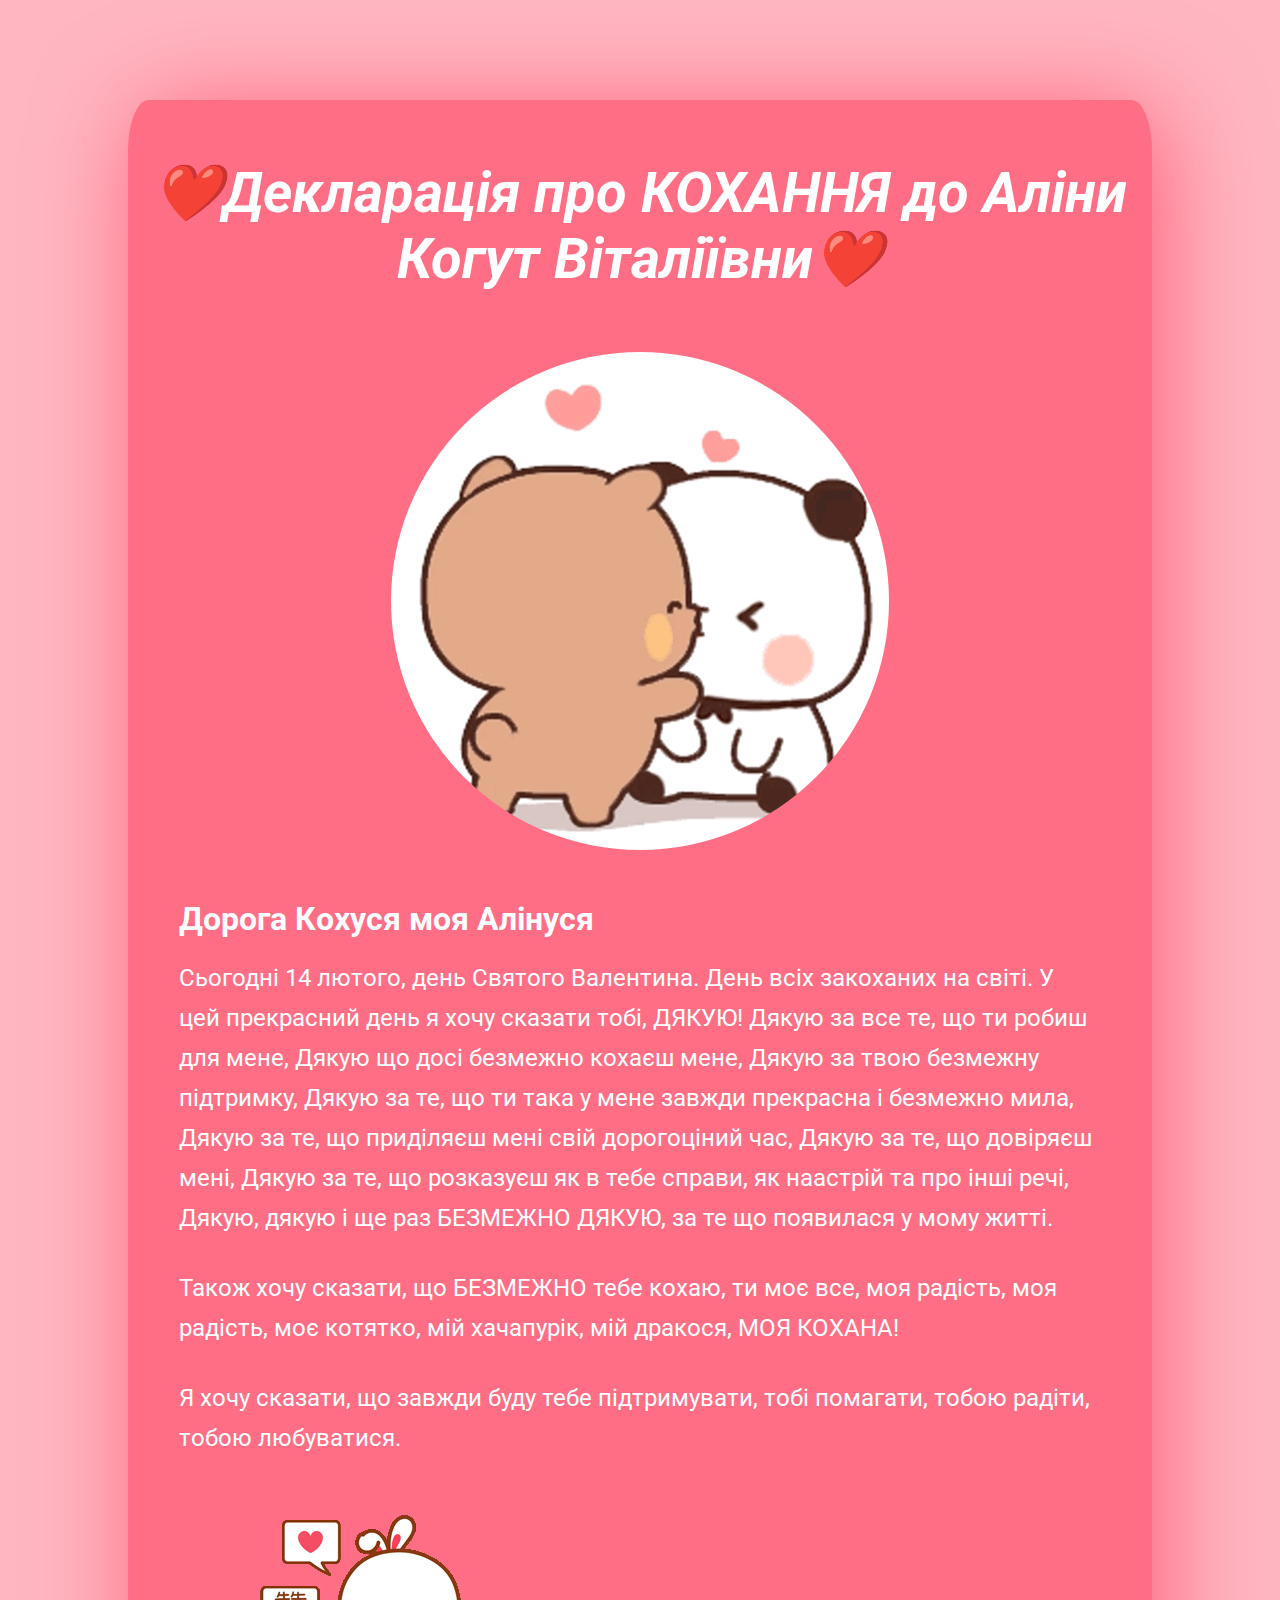
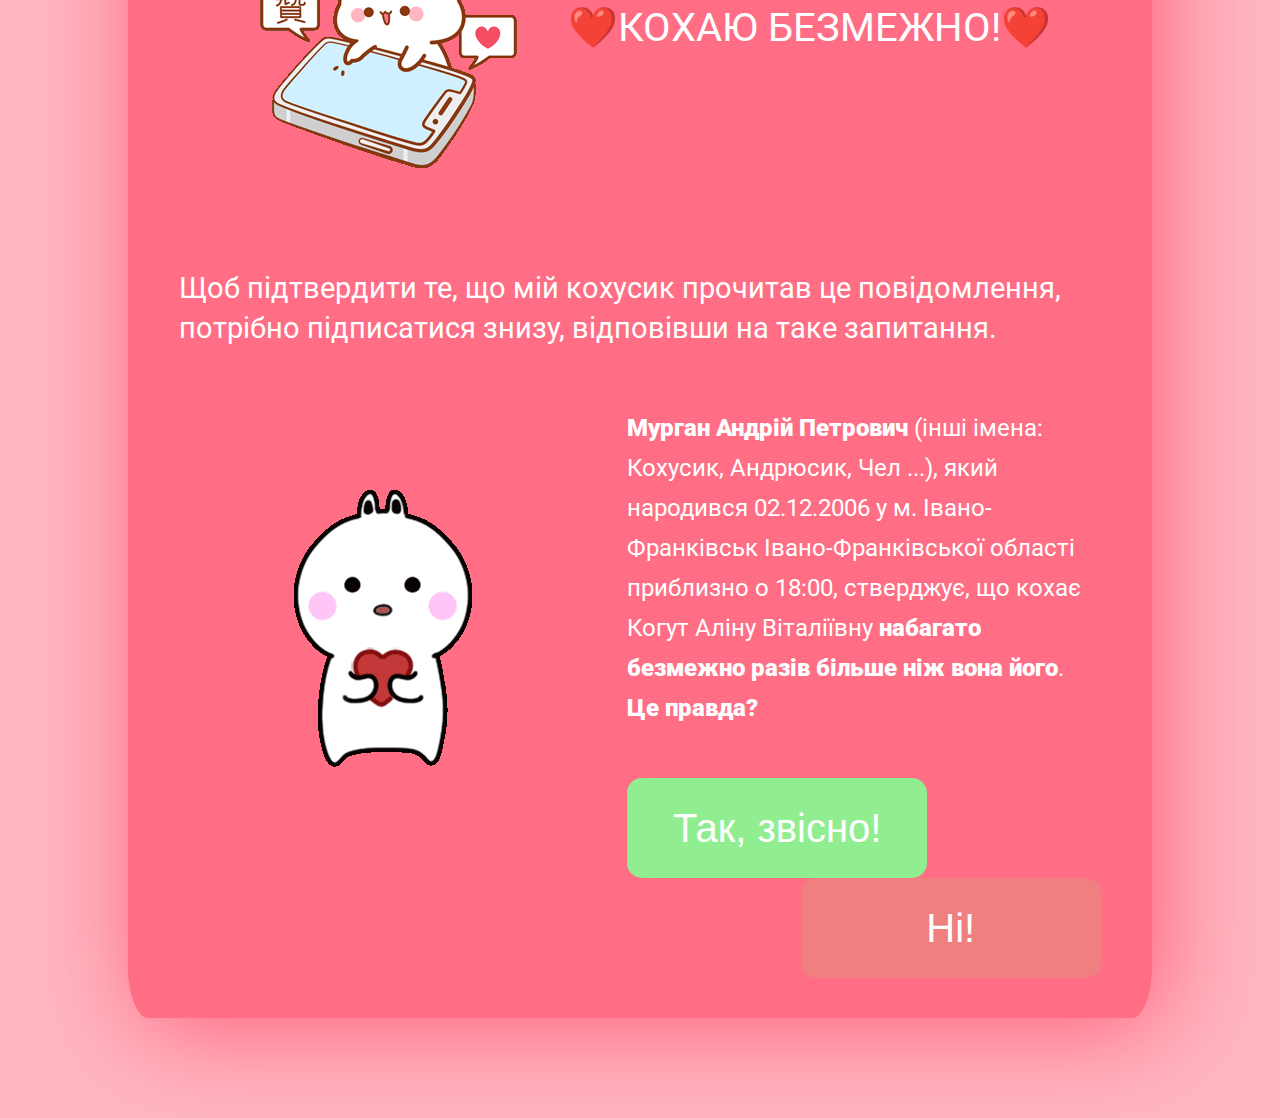
==== index.html @ eb6f3214 "Project initialisation" ====
<!DOCTYPE html>
<html lang="en">
  <head>
    <meta charset="UTF-8" />
    <meta name="viewport" content="width=device-width, initial-scale=1.0" />
    <link rel="stylesheet" href="./style.css" />
    <link rel="preconnect" href="https://fonts.googleapis.com" />
    <link rel="preconnect" href="https://fonts.gstatic.com" crossorigin />
    <link
      href="https://fonts.googleapis.com/css2?family=Roboto:ital,wght@0,100..900;1,100..900&display=swap"
      rel="stylesheet"
    />
    <title>Avoid button!</title>
  </head>
  <body>
    <div class="contentContainer">
      <h1 class="title">
        ❤️Декларація про КОХАННЯ до Аліни Когут Віталіївни❤️
      </h1>
      <div class="imageContainer">
        <img
          class="kissImage"
          src="./images/bear-kiss-bear-kisses.gif"
          alt=""
        />
      </div>
      <div class="mainContentContainer">
        <h2 class="receiverName">Дорога Кохуся моя Алінуся</h2>
        <p class="content">
          Сьогодні 14 лютого, день Святого Валентина. День всіх закоханих на
          світі. У цей прекрасний день я хочу сказати тобі, ДЯКУЮ! Дякую за все
          те, що ти робиш для мене, Дякую що досі безмежно кохаєш мене, Дякую за
          твою безмежну підтримку, Дякую за те, що ти така у мене завжди
          прекрасна і безмежно мила, Дякую за те, що приділяєш мені свій
          дорогоціний час, Дякую за те, що довіряєш мені, Дякую за те, що
          розказуєш як в тебе справи, як наастрій та про інші речі, Дякую, дякую
          і ще раз БЕЗМЕЖНО ДЯКУЮ, за те що появилася у мому житті.
        </p>
        <p class="content">
          Також хочу сказати, що БЕЗМЕЖНО тебе кохаю, ти моє все, моя радість,
          моя радість, моє котятко, мій хачапурік, мій дракося, МОЯ КОХАНА!
        </p>
        <p class="content">
          Я хочу сказати, що завжди буду тебе підтримувати, тобі помагати, тобою
          радіти, тобою любуватися.
        </p>

        <div class="highLightTextContainer content">
          <img src="./images/tuji-text.gif" alt="" />
          <div class="highLightText">❤️КОХАЮ БЕЗМЕЖНО!❤️</div>
        </div>

        <div class="confirmationBlock">
          <h4 class="confirmationTitle content">
            Щоб підтвердити те, що мій кохусик прочитав це повідомлення,
            потрібно підписатися знизу, відповівши на таке запитання.
          </h4>
          <div class="confirm-main">
            <img
              class="confirmBlockImage"
              src="./images/cute-rabbit.gif"
              alt=""
            />
            <h2 class="confirmMessage content">
              <span class="boldText">Мурган Андрій Петрович</span> (інші імена:
              Кохусик, Андрюсик, Чел ...), який народився 02.12.2006 у м.
              Івано-Франківськ Івано-Франківської області приблизно о 18:00,
              стверджує, що кохає Когут Аліну Віталіївну
              <span class="boldText"
                >набагато безмежно разів більше ніж вона його</span
              >. <span class="boldText">Це правда?</span>
            </h2>

            <form class="confirmForm" action="/">
              <input class="form-btn yes" type="submit" value="Так, звісно!" />
              <input class="form-btn no" type="submit" value="Ні!" />
            </form>
          </div>
        </div>
      </div>
    </div>

    <script src="./script.js"></script>
  </body>
</html>
---- style.css ----
* {
  margin: 0;
  padding: 0;
  box-sizing: border-box;
}
html {
  scroll-behavior: smooth;
}
html::-webkit-scrollbar {
  background-color: lightpink;
}
html::-webkit-scrollbar-thumb {
  background-color: red;
  border-radius: 15px;
}

body {
  font-family: "Roboto", serif;
  background-color: lightpink;
}

.contentContainer {
  width: 80%;
  margin: 100px auto;
  padding: 60px 0;
  background-color: rgb(255, 110, 132);
  color: white;
  border-radius: 2%;
  box-shadow: 10px 10px 100px rgb(255, 94, 121);
}

.title {
  text-align: center;
  font-style: italic;
  font-size: 3.5rem;
  margin-bottom: 60px;
}

.imageContainer {
  display: flex;
  justify-content: center;
  margin-bottom: 50px;
}
.kissImage {
  object-fit: contain;
  border-radius: 50%;
}

.mainContentContainer {
  width: 90%;
  margin: 0 auto;
}

.receiverName {
  font-size: 2rem;
  margin-bottom: 20px;
}

.content {
  margin-bottom: 30px;
  font-size: 1.5rem;
  line-height: 40px;
}

.highLightTextContainer {
  display: flex;
  justify-content: space-evenly;
}
.highLightText {
  animation: tilt-shaking 0.25s infinite;
  width: fit-content;
  font-size: 2.5rem;
  display: flex;
  justify-content: center;
  align-items: center;
  text-align: center;
}

@keyframes tilt-shaking {
  0% {
    transform: rotate(0deg);
  }
  25% {
    transform: rotate(5deg);
  }
  50% {
    transform: rotate(0eg);
  }
  75% {
    transform: rotate(-5deg);
  }
  100% {
    transform: rotate(0deg);
  }
}

.confirmationTitle {
  margin-top: 100px;
  font-size: 1.8rem;
  font-weight: 400;
  margin-bottom: 60px;
}
.confirmMessage {
  font-weight: 400;
  margin-bottom: 20px;
}
.confirmBlockImage {
  object-fit: contain;
  float: left;
  margin-right: 40px;
}
.boldText {
  font-weight: 900;
}
.confirmationBlock {
  margin-bottom: 80px;
}
.confirmForm {
  margin-top: 50px;
}
.form-btn {
  height: 100px;
  width: 300px;
  font-size: 2.5rem;
  outline: none;
  border: none;
  color: white;
  border-radius: 15px;
  cursor: pointer;
  transition: all 0.3s ease-in-out;
}

.yes {
  background-color: lightgreen;
}

.no {
  float: right;
  position: relative;
  background-color: lightcoral;
}

.yes:hover {
  background-color: green;
}
.no:hover {
  background-color: red;
}
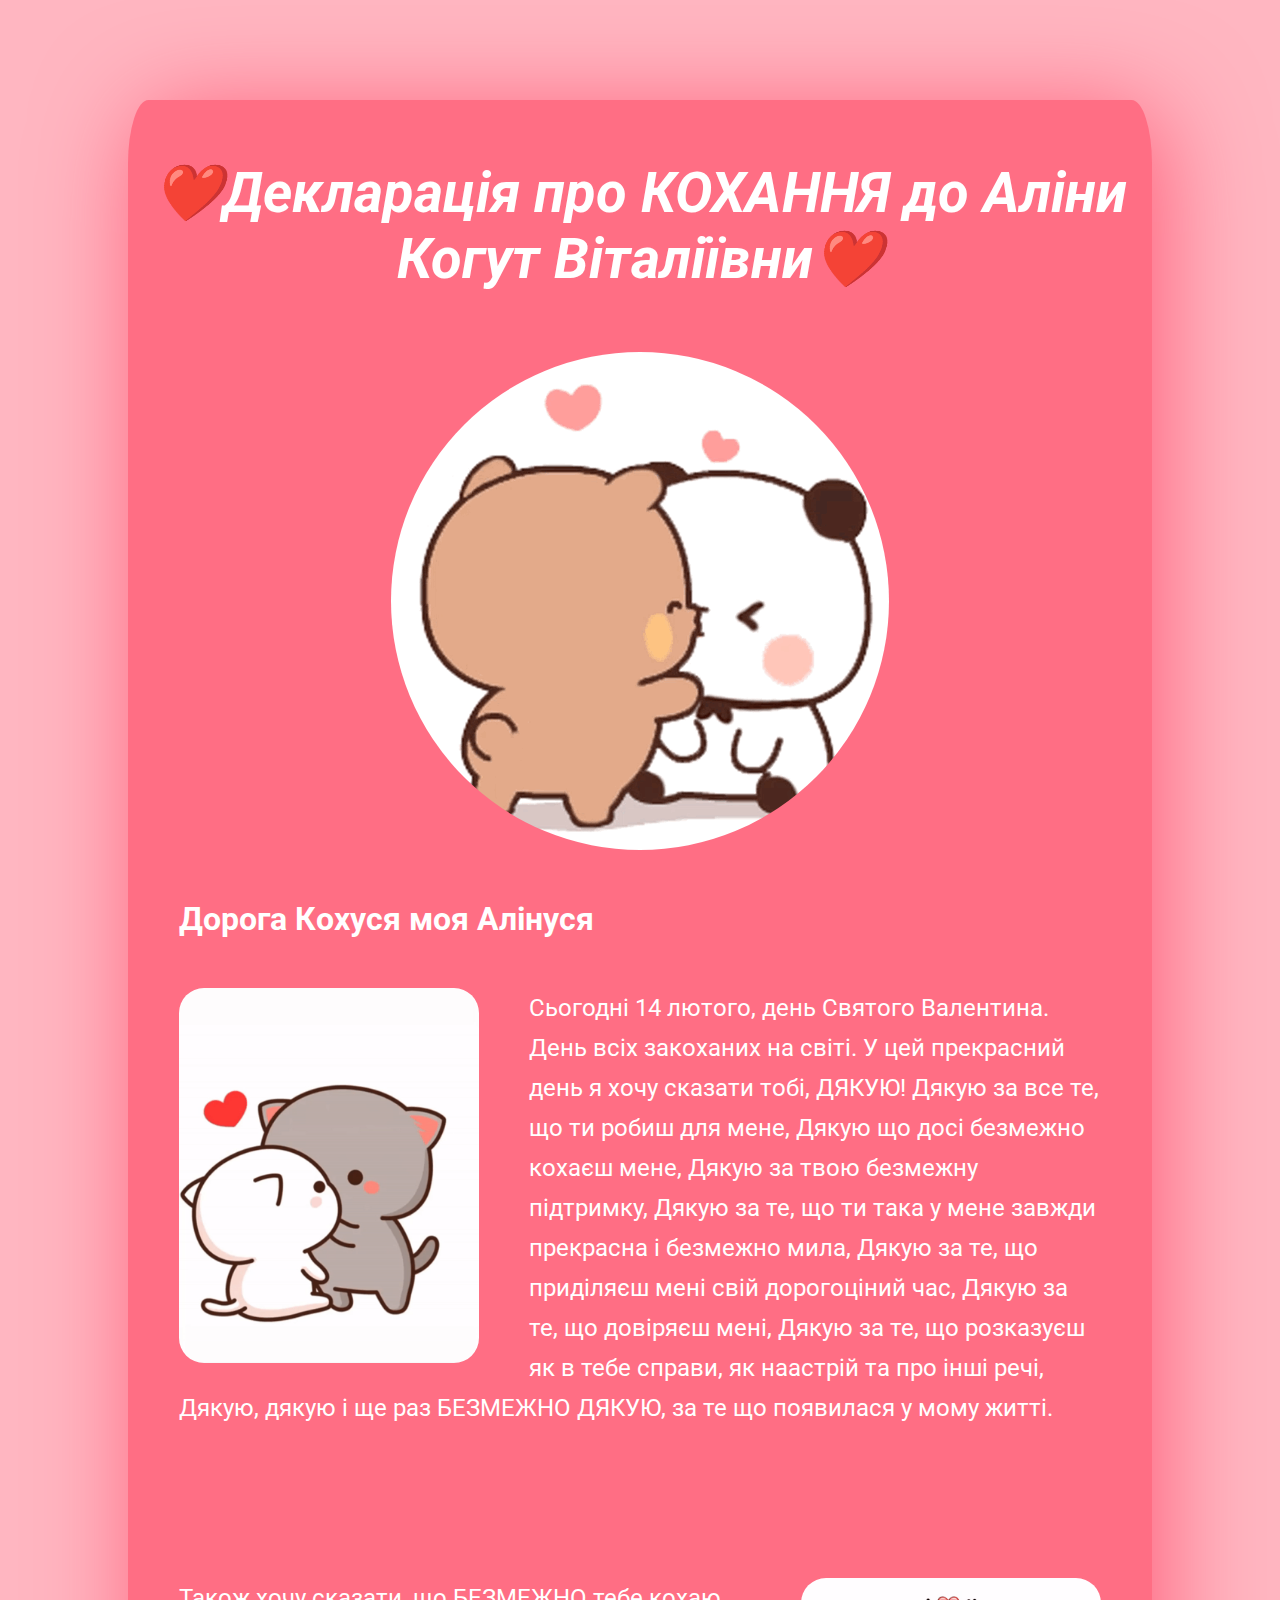
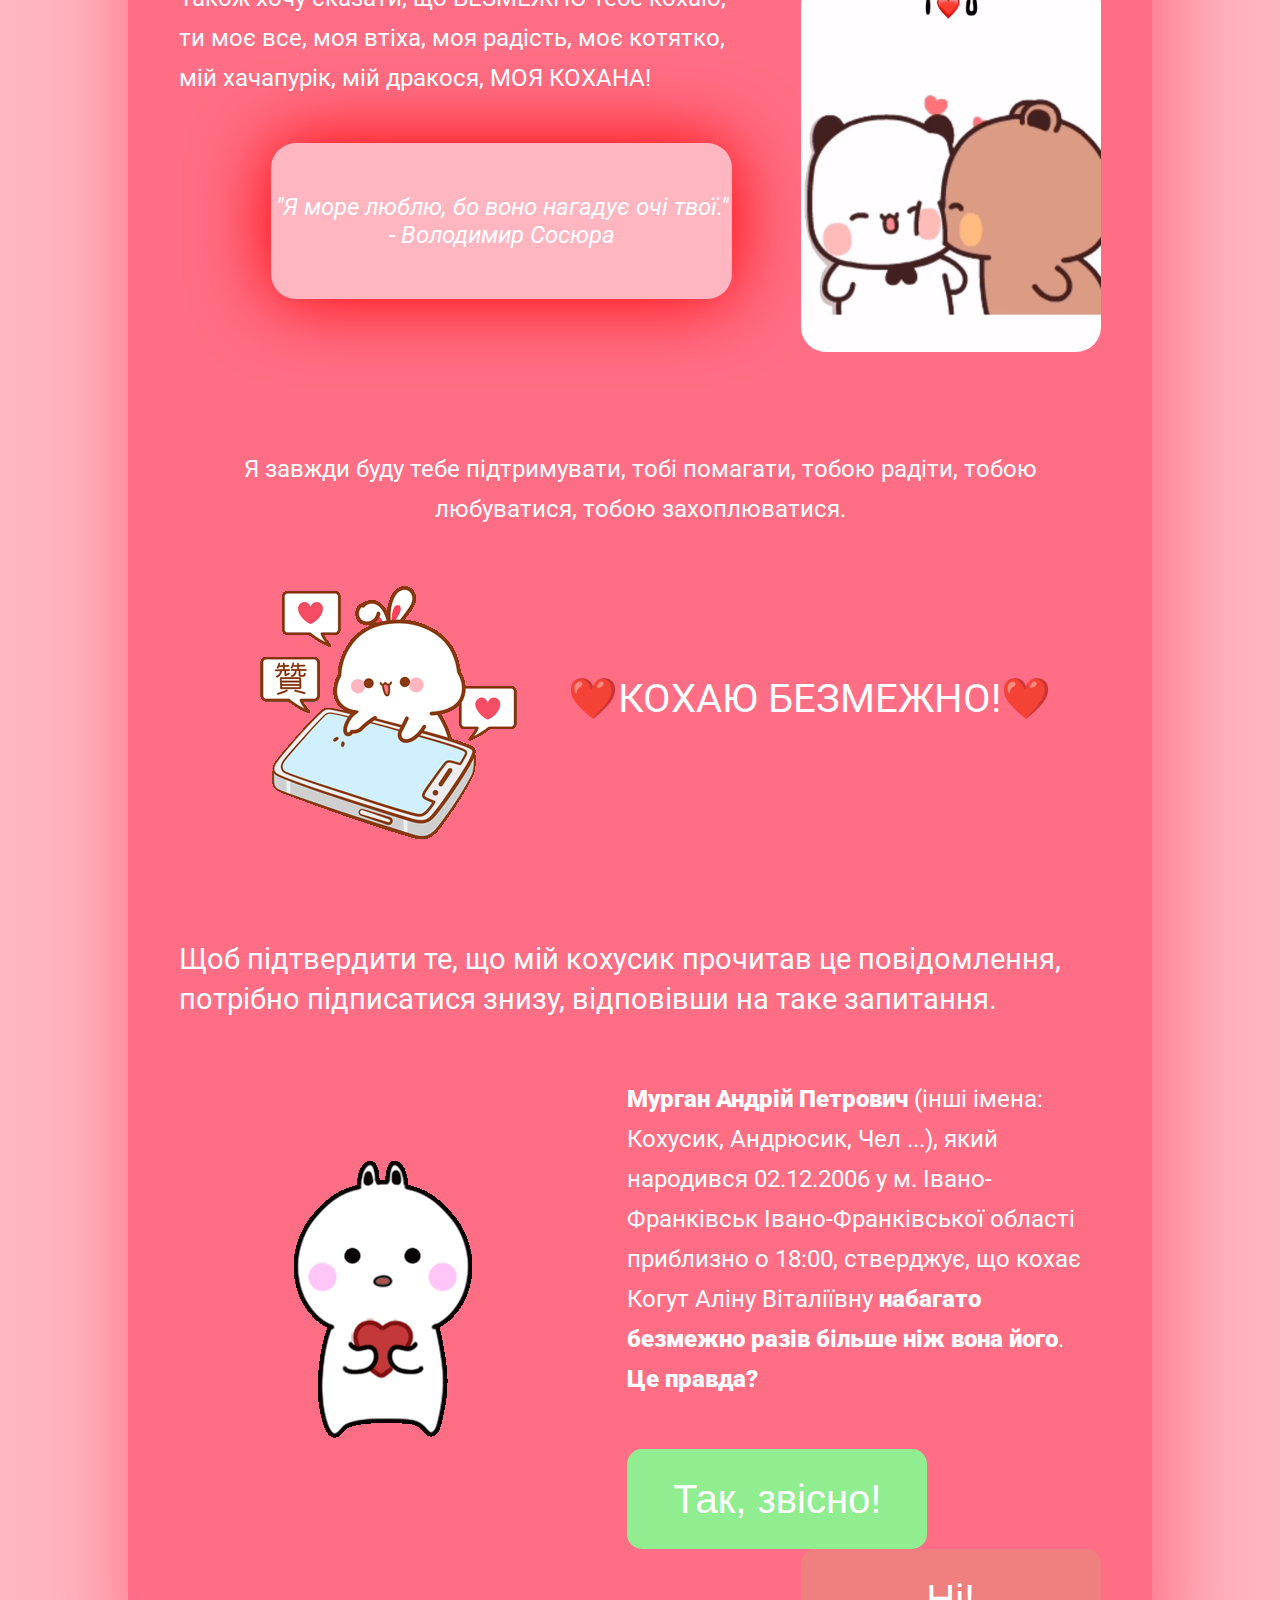
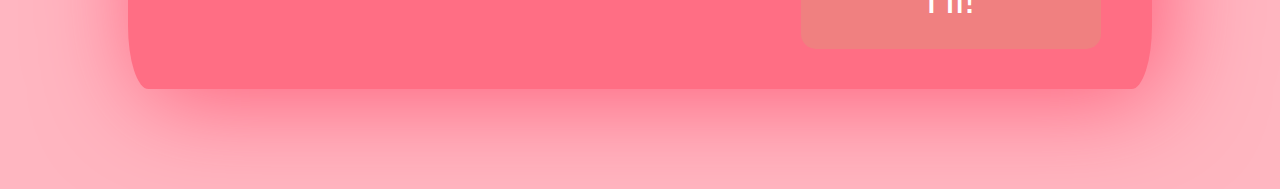
==== commit 1b51780b: "Style Changes" ====
--- a/index.html
+++ b/index.html
@@ -10,7 +10,7 @@
       href="https://fonts.googleapis.com/css2?family=Roboto:ital,wght@0,100..900;1,100..900&display=swap"
       rel="stylesheet"
     />
-    <title>Avoid button!</title>
+    <title>Для Кохусі Алінусі!</title>
   </head>
   <body>
     <div class="contentContainer">
@@ -26,24 +26,37 @@
       </div>
       <div class="mainContentContainer">
         <h2 class="receiverName">Дорога Кохуся моя Алінуся</h2>
-        <p class="content">
-          Сьогодні 14 лютого, день Святого Валентина. День всіх закоханих на
-          світі. У цей прекрасний день я хочу сказати тобі, ДЯКУЮ! Дякую за все
-          те, що ти робиш для мене, Дякую що досі безмежно кохаєш мене, Дякую за
-          твою безмежну підтримку, Дякую за те, що ти така у мене завжди
-          прекрасна і безмежно мила, Дякую за те, що приділяєш мені свій
-          дорогоціний час, Дякую за те, що довіряєш мені, Дякую за те, що
-          розказуєш як в тебе справи, як наастрій та про інші речі, Дякую, дякую
-          і ще раз БЕЗМЕЖНО ДЯКУЮ, за те що появилася у мому житті.
-        </p>
-        <p class="content">
-          Також хочу сказати, що БЕЗМЕЖНО тебе кохаю, ти моє все, моя радість,
-          моя радість, моє котятко, мій хачапурік, мій дракося, МОЯ КОХАНА!
-        </p>
-        <p class="content">
-          Я хочу сказати, що завжди буду тебе підтримувати, тобі помагати, тобою
-          радіти, тобою любуватися.
-        </p>
+        <div class="firstContent">
+          <img src="./images/te-amo-alexia.gif" alt="" />
+          <p class="content">
+            Сьогодні 14 лютого, день Святого Валентина. День всіх закоханих на
+            світі. У цей прекрасний день я хочу сказати тобі,
+            <span class="hoverTextPart">ДЯКУЮ!</span> Дякую за все те, що ти
+            робиш для мене, Дякую що досі безмежно кохаєш мене, Дякую за твою
+            безмежну підтримку, Дякую за те, що ти така у мене завжди прекрасна
+            і безмежно мила, Дякую за те, що приділяєш мені свій дорогоціний
+            час, Дякую за те, що довіряєш мені, Дякую за те, що розказуєш як в
+            тебе справи, як наастрій та про інші речі, Дякую, дякую і ще раз
+            БЕЗМЕЖНО ДЯКУЮ, за те що появилася у мому житті.
+          </p>
+        </div>
+        <div class="secondContent">
+          <img src="./images/love-bubu-dudu.gif" alt="" />
+          <p class="content">
+            Також хочу сказати, що БЕЗМЕЖНО тебе кохаю, ти моє все, моя втіха,
+            моя радість, моє котятко, мій хачапурік, мій дракося, МОЯ КОХАНА!
+          </p>
+          <blockquote class="quote" cite="https://maximum.fm/novini_t2">
+            <p>"Я море люблю, бо воно нагадує очі твої."</p>
+            <p>- Володимир Сосюра</p>
+          </blockquote>
+        </div>
+        <div class="thirdContent">
+          <p class="content">
+            Я завжди буду тебе підтримувати, тобі помагати, тобою радіти, тобою
+            любуватися, тобою захоплюватися.
+          </p>
+        </div>
 
         <div class="highLightTextContainer content">
           <img src="./images/tuji-text.gif" alt="" />
--- a/style.css
+++ b/style.css
@@ -60,8 +60,11 @@
   margin-bottom: 30px;
   font-size: 1.5rem;
   line-height: 40px;
+  transition: all 0.3s ease-in-out;
 }
-
+/* .content:hover > .hoverTextPart {
+  color: red;
+} */
 .highLightTextContainer {
   display: flex;
   justify-content: space-evenly;
@@ -142,7 +145,53 @@
 
 .yes:hover {
   background-color: green;
+  box-shadow: 0 0 75px green;
+  scale: 1.25;
 }
 .no:hover {
   background-color: red;
+  box-shadow: 0 0 75px red;
+  scale: 0.5;
 }
+
+/* CONTENT CUSTOMISATION */
+.firstContent {
+  margin-top: 50px;
+}
+.firstContent > img {
+  float: left;
+  width: 300px;
+  border-radius: 25px;
+  margin-right: 50px;
+}
+
+.secondContent {
+  clear: both;
+  margin-top: 150px;
+}
+
+.secondContent > img {
+  width: 300px;
+  border-radius: 25px;
+  float: right;
+  margin-left: 50px;
+}
+
+.quote {
+  width: 50%;
+  font-size: 1.5rem;
+  font-style: italic;
+  text-align: center;
+  background-color: lightpink;
+  padding: 50px 0;
+  margin-left: 10%;
+  border-radius: 25px;
+  box-shadow: 0 0 75px red;
+  margin-top: 45px;
+}
+
+.thirdContent {
+  margin-top: 150px;
+  clear: both;
+  text-align: center;
+}
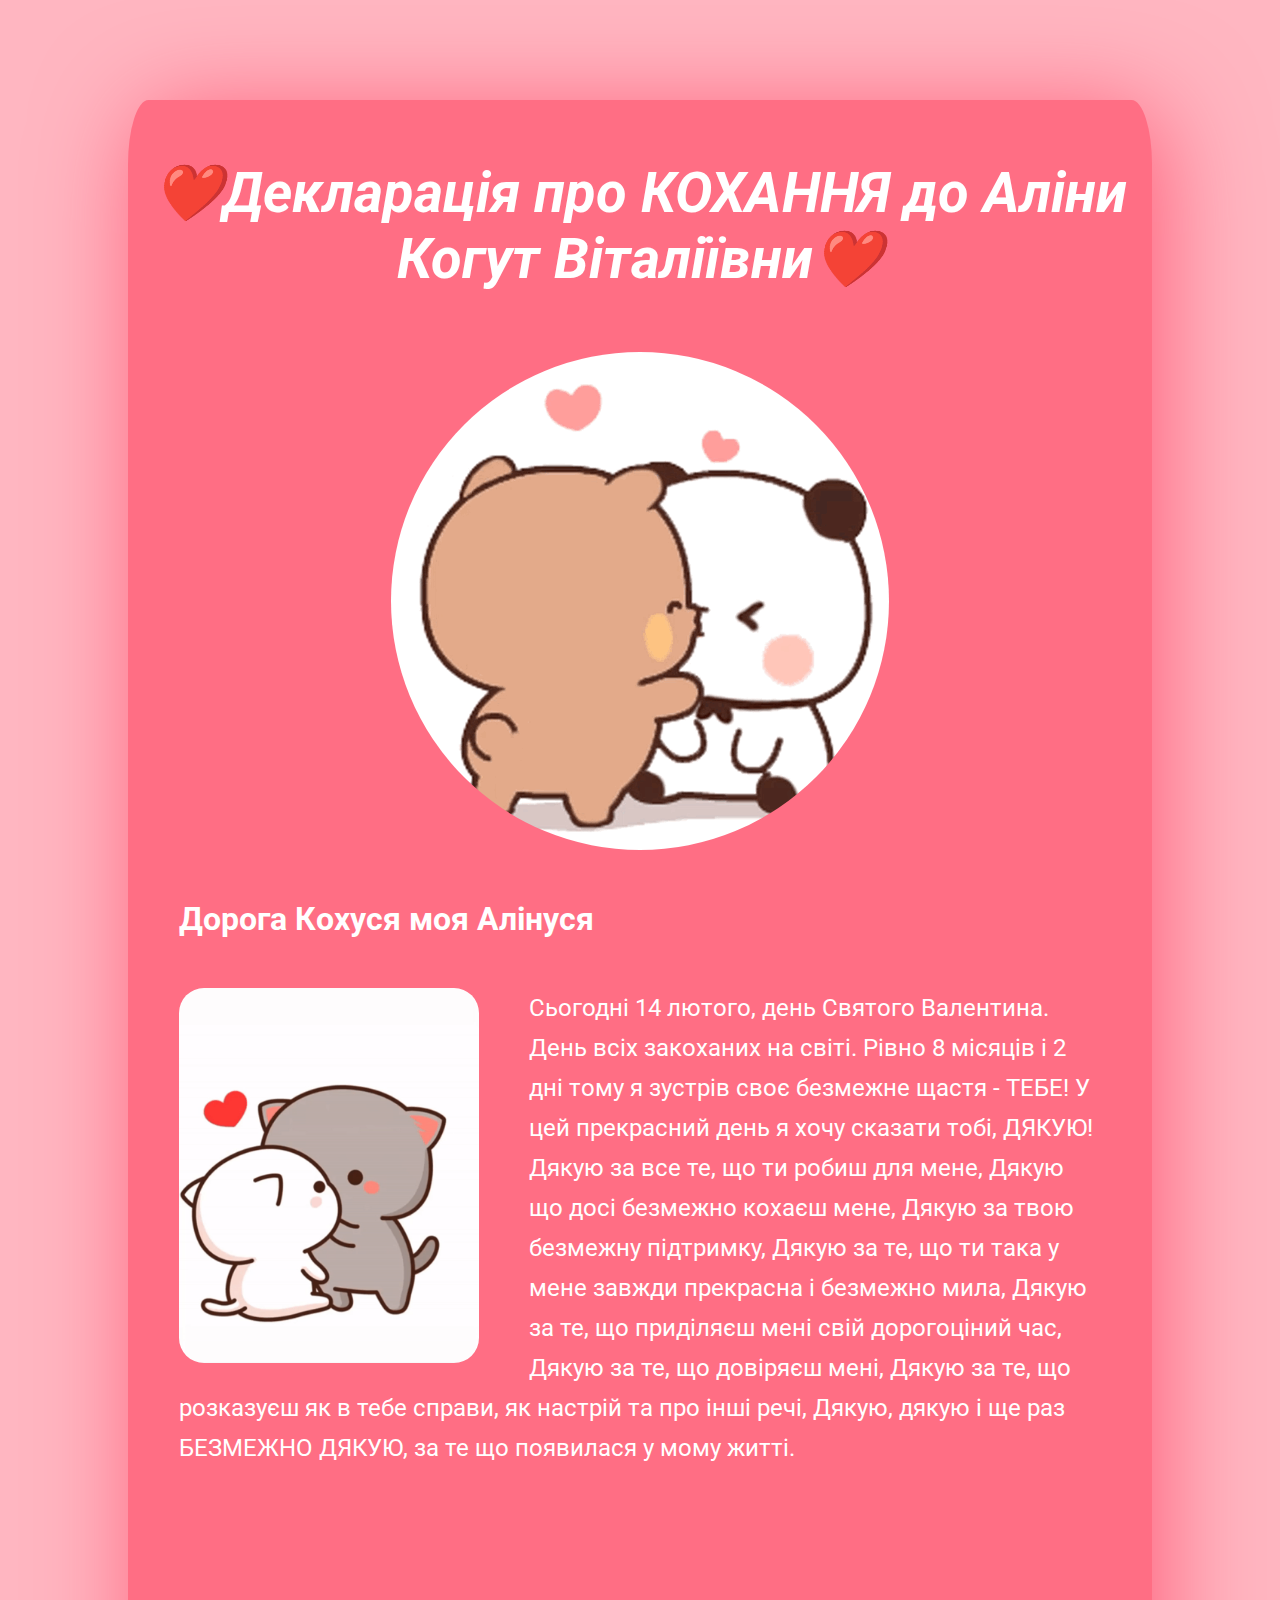
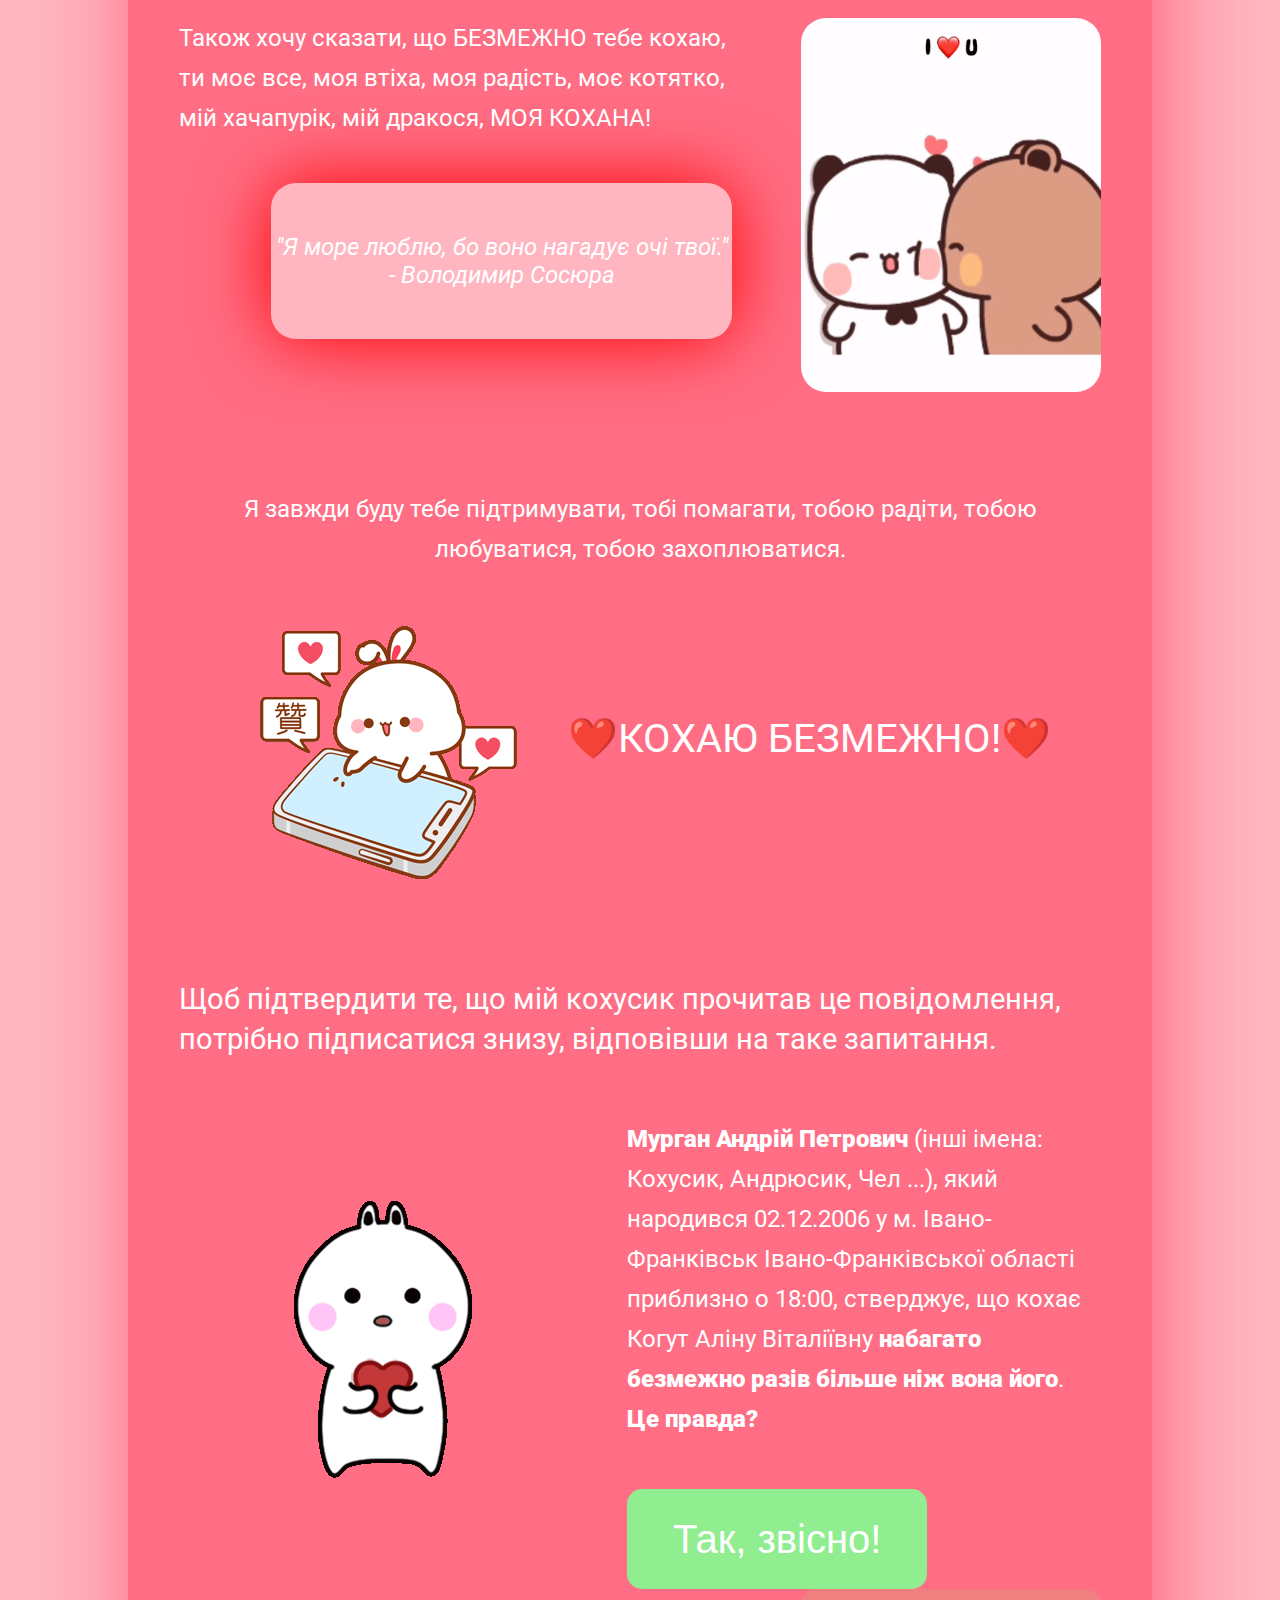
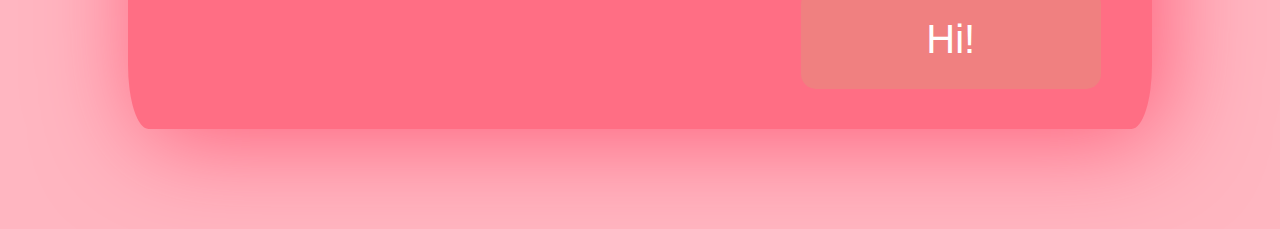
==== commit 4ee2691a: "Jump Btn func" ====
--- a/index.html
+++ b/index.html
@@ -26,17 +26,18 @@
       </div>
       <div class="mainContentContainer">
         <h2 class="receiverName">Дорога Кохуся моя Алінуся</h2>
-        <div class="firstContent">
+        <div id="toScroll" class="firstContent">
           <img src="./images/te-amo-alexia.gif" alt="" />
           <p class="content">
             Сьогодні 14 лютого, день Святого Валентина. День всіх закоханих на
-            світі. У цей прекрасний день я хочу сказати тобі,
+            світі. Рівно 8 місяців і 2 дні тому я зустрів своє безмежне щастя -
+            ТЕБЕ! У цей прекрасний день я хочу сказати тобі,
             <span class="hoverTextPart">ДЯКУЮ!</span> Дякую за все те, що ти
             робиш для мене, Дякую що досі безмежно кохаєш мене, Дякую за твою
             безмежну підтримку, Дякую за те, що ти така у мене завжди прекрасна
             і безмежно мила, Дякую за те, що приділяєш мені свій дорогоціний
             час, Дякую за те, що довіряєш мені, Дякую за те, що розказуєш як в
-            тебе справи, як наастрій та про інші речі, Дякую, дякую і ще раз
+            тебе справи, як настрій та про інші речі, Дякую, дякую і ще раз
             БЕЗМЕЖНО ДЯКУЮ, за те що появилася у мому житті.
           </p>
         </div>
@@ -84,7 +85,7 @@
               >. <span class="boldText">Це правда?</span>
             </h2>
 
-            <form class="confirmForm" action="/">
+            <form class="confirmForm" action="" onsubmit="return checkValid()">
               <input class="form-btn yes" type="submit" value="Так, звісно!" />
               <input class="form-btn no" type="submit" value="Ні!" />
             </form>
--- a/style.css
+++ b/style.css
@@ -141,6 +141,8 @@
   float: right;
   position: relative;
   background-color: lightcoral;
+  top: 0;
+  left: 0;
 }
 
 .yes:hover {
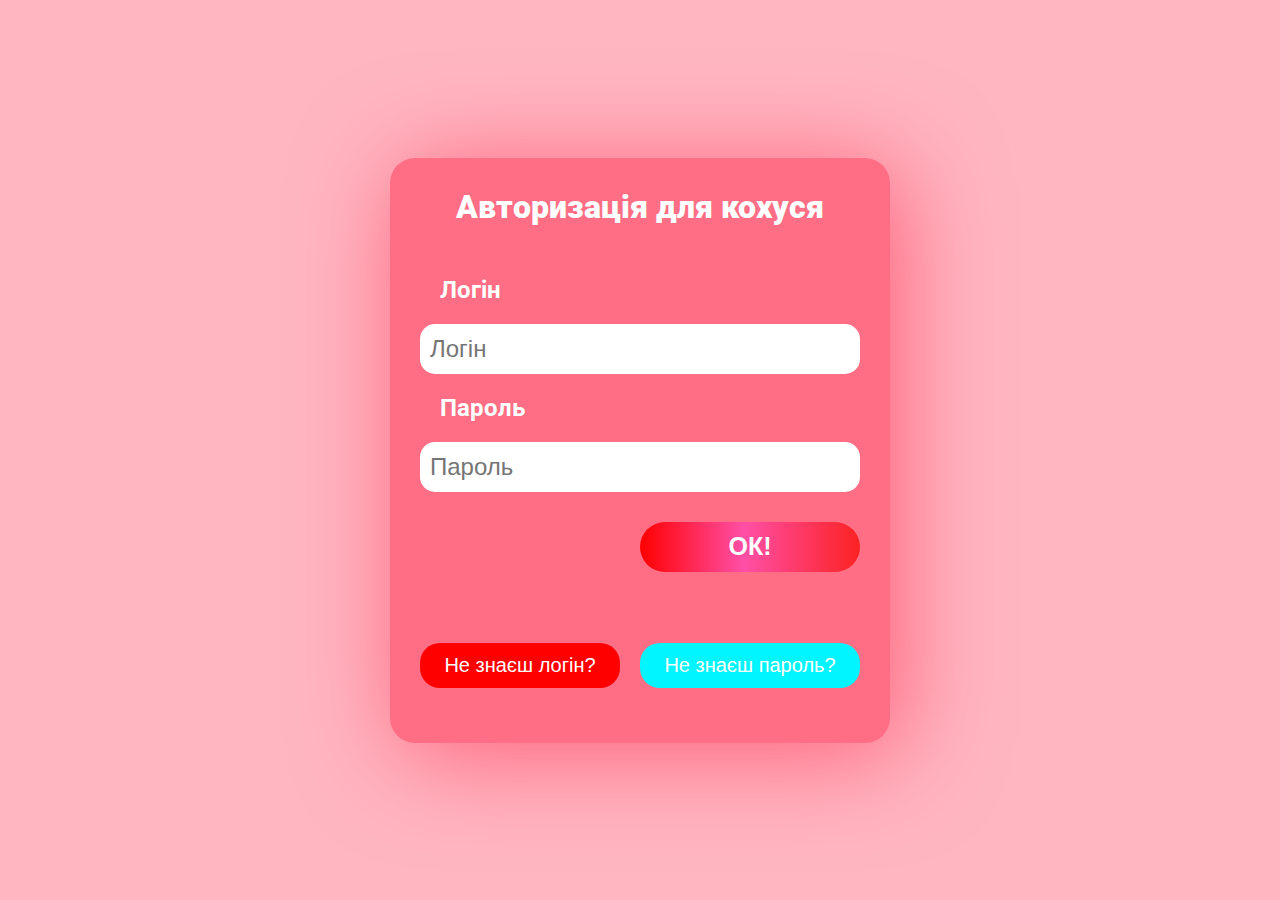
==== commit 287d508f: "LoginPage style and logic DONE" ====
--- a/index.html
+++ b/index.html
@@ -3,97 +3,62 @@
   <head>
     <meta charset="UTF-8" />
     <meta name="viewport" content="width=device-width, initial-scale=1.0" />
-    <link rel="stylesheet" href="./style.css" />
+    <link rel="stylesheet" href="./loginStyle.css" />
     <link rel="preconnect" href="https://fonts.googleapis.com" />
     <link rel="preconnect" href="https://fonts.gstatic.com" crossorigin />
     <link
       href="https://fonts.googleapis.com/css2?family=Roboto:ital,wght@0,100..900;1,100..900&display=swap"
       rel="stylesheet"
     />
-    <title>Для Кохусі Алінусі!</title>
+    <title>Авторизація</title>
   </head>
   <body>
-    <div class="contentContainer">
-      <h1 class="title">
-        ❤️Декларація про КОХАННЯ до Аліни Когут Віталіївни❤️
-      </h1>
-      <div class="imageContainer">
-        <img
-          class="kissImage"
-          src="./images/bear-kiss-bear-kisses.gif"
-          alt=""
-        />
+    <div class="container">
+      <h1 class="auth-title">Авторизація для кохуся</h1>
+      <form
+        onsubmit="return checkValid(this)"
+        method="post"
+        class="form-container"
+        action="home.html"
+      >
+        <h3>Логін</h3>
+        <input type="text" name="login" id="login" placeholder="Логін" />
+        <h3>Пароль</h3>
+        <input type="password" name="password" placeholder="Пароль" />
+        <p class="error"></p>
+        <button type="submit">ОК!</button>
+      </form>
+
+      <div class="hints-block">
+        <button id="login-hint">Не знаєш логін?</button>
+        <button id="password-hint">Не знаєш пароль?</button>
       </div>
-      <div class="mainContentContainer">
-        <h2 class="receiverName">Дорога Кохуся моя Алінуся</h2>
-        <div id="toScroll" class="firstContent">
-          <img src="./images/te-amo-alexia.gif" alt="" />
-          <p class="content">
-            Сьогодні 14 лютого, день Святого Валентина. День всіх закоханих на
-            світі. Рівно 8 місяців і 2 дні тому я зустрів своє безмежне щастя -
-            ТЕБЕ! У цей прекрасний день я хочу сказати тобі,
-            <span class="hoverTextPart">ДЯКУЮ!</span> Дякую за все те, що ти
-            робиш для мене, Дякую що досі безмежно кохаєш мене, Дякую за твою
-            безмежну підтримку, Дякую за те, що ти така у мене завжди прекрасна
-            і безмежно мила, Дякую за те, що приділяєш мені свій дорогоціний
-            час, Дякую за те, що довіряєш мені, Дякую за те, що розказуєш як в
-            тебе справи, як настрій та про інші речі, Дякую, дякую і ще раз
-            БЕЗМЕЖНО ДЯКУЮ, за те що появилася у мому житті.
-          </p>
-        </div>
-        <div class="secondContent">
-          <img src="./images/love-bubu-dudu.gif" alt="" />
-          <p class="content">
-            Також хочу сказати, що БЕЗМЕЖНО тебе кохаю, ти моє все, моя втіха,
-            моя радість, моє котятко, мій хачапурік, мій дракося, МОЯ КОХАНА!
-          </p>
-          <blockquote class="quote" cite="https://maximum.fm/novini_t2">
-            <p>"Я море люблю, бо воно нагадує очі твої."</p>
-            <p>- Володимир Сосюра</p>
-          </blockquote>
-        </div>
-        <div class="thirdContent">
-          <p class="content">
-            Я завжди буду тебе підтримувати, тобі помагати, тобою радіти, тобою
-            любуватися, тобою захоплюватися.
-          </p>
-        </div>
+    </div>
 
-        <div class="highLightTextContainer content">
-          <img src="./images/tuji-text.gif" alt="" />
-          <div class="highLightText">❤️КОХАЮ БЕЗМЕЖНО!❤️</div>
-        </div>
-
-        <div class="confirmationBlock">
-          <h4 class="confirmationTitle content">
-            Щоб підтвердити те, що мій кохусик прочитав це повідомлення,
-            потрібно підписатися знизу, відповівши на таке запитання.
-          </h4>
-          <div class="confirm-main">
-            <img
-              class="confirmBlockImage"
-              src="./images/cute-rabbit.gif"
-              alt=""
-            />
-            <h2 class="confirmMessage content">
-              <span class="boldText">Мурган Андрій Петрович</span> (інші імена:
-              Кохусик, Андрюсик, Чел ...), який народився 02.12.2006 у м.
-              Івано-Франківськ Івано-Франківської області приблизно о 18:00,
-              стверджує, що кохає Когут Аліну Віталіївну
-              <span class="boldText"
-                >набагато безмежно разів більше ніж вона його</span
-              >. <span class="boldText">Це правда?</span>
-            </h2>
-
-            <form class="confirmForm" action="" onsubmit="return checkValid()">
-              <input class="form-btn yes" type="submit" value="Так, звісно!" />
-              <input class="form-btn no" type="submit" value="Ні!" />
-            </form>
+    <div hidden class="Login storage">
+      <div class="login house doors">
+        <div class="login room">
+          <div class="login's working table">
+            <div>
+              <div>
+                <div>
+                  <div>
+                    <div>
+                      <div>
+                        <div>
+                          Кохусик найшов мене ЄПІІІІ. Мене звати
+                          "АлінусяНайбільшаНяшкаВСвіті"
+                        </div>
+                      </div>
+                    </div>
+                  </div>
+                </div>
+              </div>
+            </div>
           </div>
         </div>
       </div>
     </div>
-
-    <script src="./script.js"></script>
+    <script src="./loginScript.js"></script>
   </body>
 </html>
--- a/loginStyle.css
+++ b/loginStyle.css
@@ -0,0 +1,176 @@
+* {
+  margin: 0;
+  padding: 0;
+  box-sizing: border-box;
+}
+
+body {
+  font-family: "Roboto", serif;
+  background-color: lightpink;
+  height: 100vh;
+  display: flex;
+  justify-content: center;
+  align-items: center;
+}
+
+.container {
+  padding: 30px 30px;
+  background-color: rgb(255, 110, 132);
+  box-shadow: 10px 10px 100px rgb(255, 94, 121);
+  border-radius: 25px;
+  color: white;
+  width: 500px;
+  height: 65%;
+  transition: box-shadow 0.3s ease-in-out;
+}
+
+.container:hover {
+  box-shadow: 0px 0px 100px red;
+}
+
+.auth-title {
+  text-align: center;
+  margin-bottom: 50px;
+  font-weight: 900;
+}
+
+.form-container {
+  height: 70%;
+}
+
+.form-container > h3 {
+  font-size: 1.5rem;
+  padding-left: 20px;
+  margin-bottom: 20px;
+}
+
+.form-container > input {
+  width: 100%;
+  height: 50px;
+  outline: none;
+  border: none;
+  font-size: 24px;
+  padding: 10px;
+  border-radius: 15px;
+  margin-bottom: 10px;
+  color: red;
+  transition: all 0.3s ease-in-out;
+}
+
+.form-container > input:focus {
+  transform: scale(1.05);
+}
+#login {
+  margin-bottom: 20px;
+}
+.error {
+  margin-left: 20px;
+  margin-bottom: 20px;
+  font-weight: bold;
+  color: red;
+}
+
+.form-container > button {
+  float: right;
+  font-size: 25px;
+  font-weight: 900;
+  color: white;
+  height: 50px;
+  width: 50%;
+  border: none;
+  border-radius: 25px;
+  background: linear-gradient(
+    90deg,
+    rgba(255, 0, 0, 1) 0%,
+    rgba(255, 79, 166, 1) 47%,
+    rgba(252, 34, 34, 1) 100%
+  );
+  cursor: pointer;
+  transition: transform 0.3s ease-in-out;
+}
+
+.form-container > button:hover {
+  transform: scale(1.2);
+}
+
+.hints-block {
+  display: flex;
+  gap: 20px;
+  flex-wrap: wrap;
+  margin-bottom: 30px;
+}
+
+.hints-block > button {
+  flex-grow: 1;
+  height: 45px;
+  border: none;
+  color: white;
+  font-size: 20px;
+  border-radius: 20px;
+  padding: 10px;
+  cursor: pointer;
+  transition: all 0.3s ease-in-out;
+}
+
+.hints-block > #login-hint {
+  background-color: red;
+}
+
+.hints-block > #password-hint {
+  background-color: #00f5ff;
+}
+
+.hints-block > #login-hint:hover {
+  box-shadow: 10px 10px 100px red;
+  transform: scale(1.1);
+}
+
+.hints-block > #password-hint:hover {
+  box-shadow: 10px 10px 100px #00f5ff;
+  transform: scale(1.1);
+}
+
+/* HINTS STYLES */
+#login-hint-block,
+#password-hint-block {
+  width: 100%;
+  height: 100%;
+  background-color: rgba(0, 0, 0, 0.9);
+  position: absolute;
+  display: flex;
+  justify-content: center;
+  align-items: center;
+  z-index: 1;
+}
+
+#password-hint-block > .main {
+  width: 450px;
+}
+
+.main {
+  background-color: red;
+  width: 350px;
+  height: 50%;
+  text-align: center;
+  padding: 50px 20px;
+  border-radius: 25px;
+  color: white;
+  line-height: 25px;
+}
+.main > h2 {
+  margin-bottom: 20px;
+}
+
+.main > button {
+  margin-top: 50px;
+  border: none;
+  width: 100%;
+  height: 50px;
+  border-radius: 20px;
+  font-size: 24px;
+  transition: all 0.3s ease-in-out;
+  cursor: pointer;
+}
+.main > button:hover {
+  transform: scale(1.05);
+}
